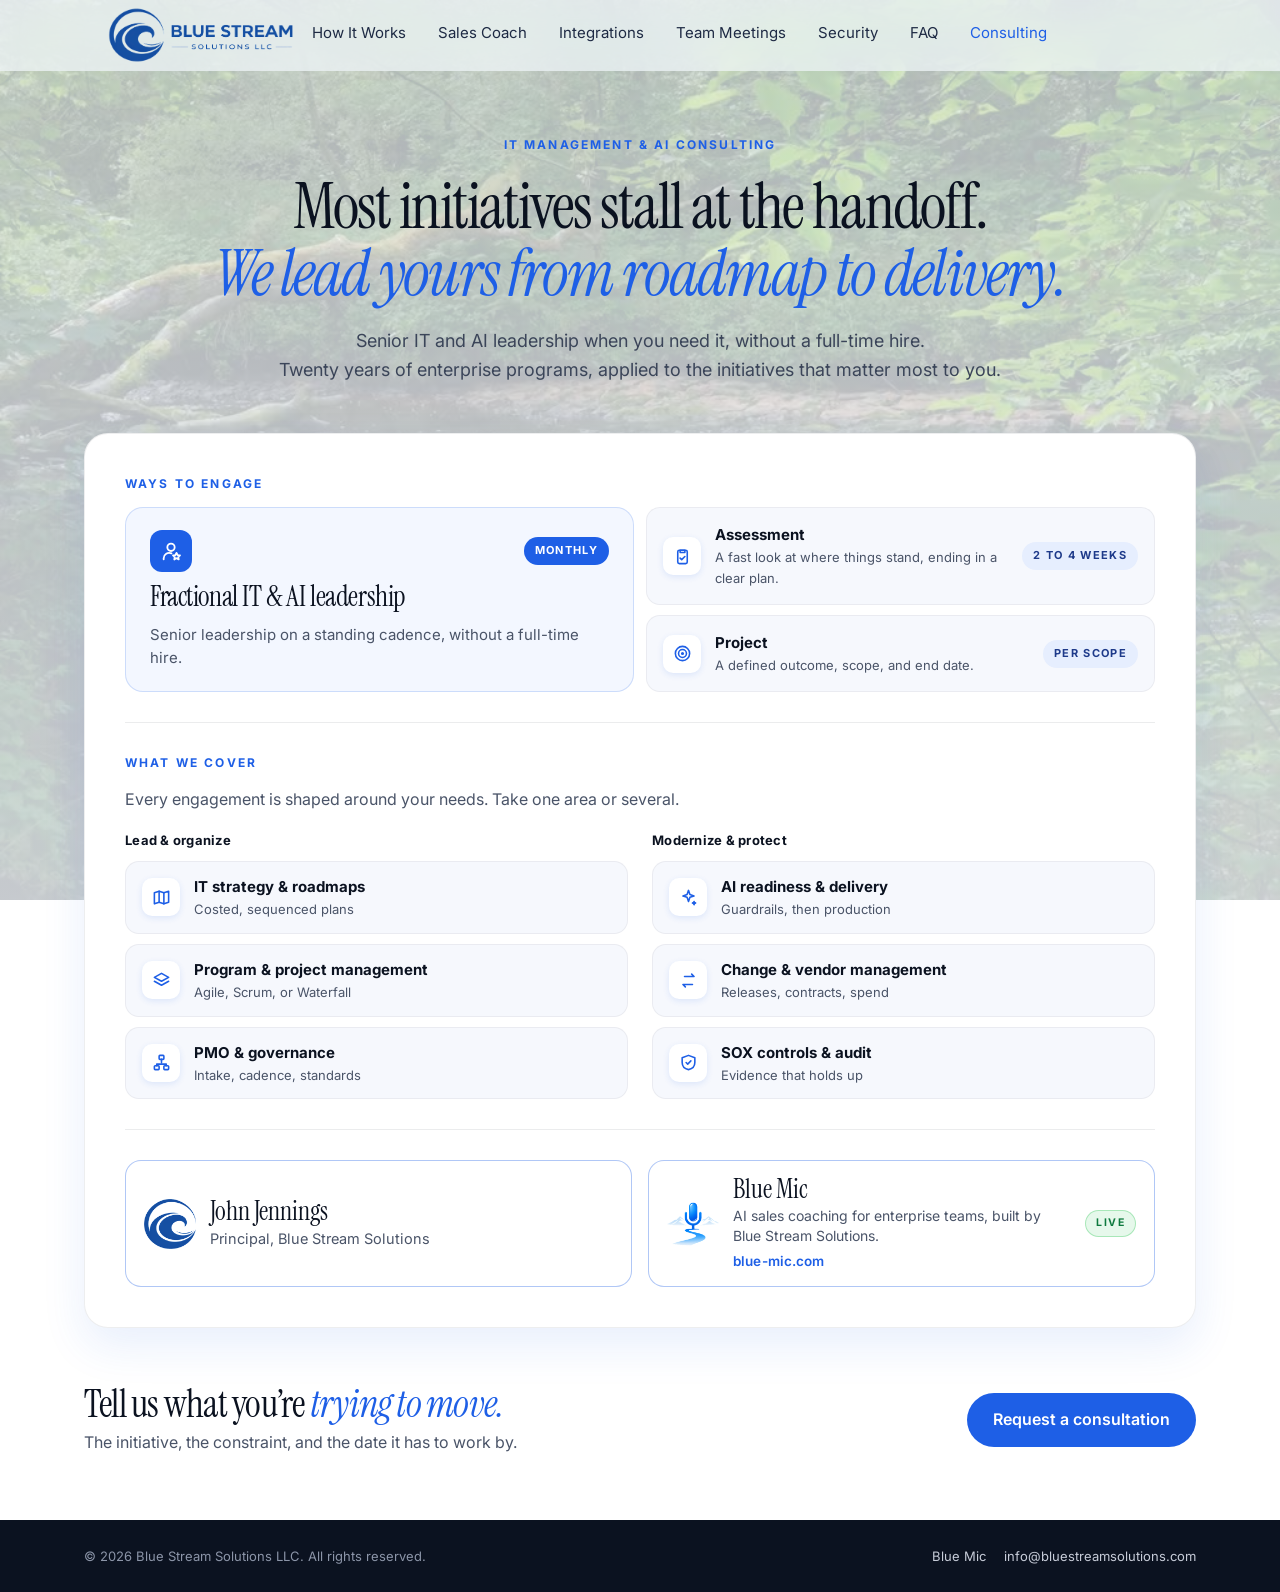
==== consulting.html @ 62199af9 "Add files via upload" ====
<!doctype html>
<html lang="en">
<head>
<meta charset="utf-8" />
<meta name="viewport" content="width=device-width,initial-scale=1,viewport-fit=cover" />
<title>Consulting | Blue Stream Solutions: IT Management &amp; AI Consulting</title>
<meta name="description" content="Blue Stream Solutions: IT management and AI consulting. Fractional IT and AI leadership, program management, AI readiness, and SOX-grade controls, led by a principal with twenty years of enterprise IT." />
<meta name="theme-color" content="#F1F5FB" />
<meta property="og:title" content="Consulting | Blue Stream Solutions" />
<meta property="og:description" content="Most initiatives stall at the handoff. We lead yours from roadmap to delivery." />
<meta property="og:type" content="website" />
<meta property="og:url" content="https://bluestreamsolutions.com/consulting.html" />
<link rel="canonical" href="https://bluestreamsolutions.com/consulting.html" />
<link rel="icon" type="image/png" href="favicon.png" />
<link rel="preconnect" href="https://fonts.googleapis.com" />
<link rel="preconnect" href="https://fonts.gstatic.com" crossorigin />
<link href="https://fonts.googleapis.com/css2?family=Instrument+Serif:ital@0;1&family=Inter:wght@400;500;600;700&display=swap" rel="stylesheet" />
<style>
  :root {
    --bg: #F1F5FB; --paper: #FFFFFF; --ink: #0B1220; --ink-2: #1E2A44; --muted: #4A5468;
    --line: rgba(11,18,32,0.08); --blue: #1E5FE6; --blue-deep: #1E3A8A; --tint: #E6EEFE; --navy: #0F2140;
    --serif: "Instrument Serif", Georgia, serif; --sans: "Inter", -apple-system, "Segoe UI", Helvetica, Arial, sans-serif;
  }
  * { box-sizing: border-box; }
  html { -webkit-text-size-adjust: 100%; }
  body { margin: 0; background: var(--bg); color: var(--ink); font-family: var(--sans); font-size: 16px; line-height: 1.6; -webkit-font-smoothing: antialiased; }
  a { color: var(--blue); }
  img { display: block; max-width: 100%; }
  .wrap { max-width: 1160px; margin: 0 auto; padding: 0 24px; }
  .eyebrow { font-size: 12px; font-weight: 700; letter-spacing: 0.18em; text-transform: uppercase; color: var(--blue); margin: 0 0 14px; }
  .serif { font-family: var(--serif); font-weight: 400; letter-spacing: -0.02em; }
  .btn { display: inline-block; background: var(--blue); color: #fff; text-decoration: none; font-weight: 600; padding: 14px 26px; border-radius: 999px; transition: background .2s, transform .2s; white-space: nowrap; }
  .btn:hover { background: #1A55D6; transform: translateY(-1px); }

  /* Hero */
  .hero { padding: 64px 0 112px; }
  .hero .wrap { display: flex; flex-wrap: wrap; align-items: flex-end; gap: 20px 48px; }
  .hero h1 { flex: 999 1 560px; min-width: 0; margin: 0; font-size: clamp(40px, 5.4vw, 64px); line-height: 1.04; letter-spacing: -0.03em; }
  .hero h1 em { color: var(--blue); }
  .hero .sub { flex: 1 1 280px; margin: 0; font-size: 17px; color: #3B4559; }

  /* Panel */
  .panel { background: var(--paper); border: 1px solid rgba(11,18,32,0.07); border-radius: 24px; box-shadow: 0 18px 44px rgba(30,95,230,0.10); margin-top: -64px; padding: clamp(24px, 3.4vw, 40px); }
  .block + .block { border-top: 1px solid var(--line); margin-top: 30px; padding-top: 30px; }
  .cover-intro { margin: 0 0 18px; font-size: 17px; line-height: 1.55; color: var(--ink-2); max-width: 860px; }
  .cover-intro strong { color: var(--ink); }
  .areas { list-style: none; margin: 0; padding: 0; display: grid; grid-template-columns: repeat(auto-fill, minmax(300px, 1fr)); gap: 10px; }
  .areas li { display: flex; align-items: center; gap: 12px; background: #F6F8FD; border-radius: 12px; padding: 14px 16px; font-weight: 600; font-size: 15.5px; }
  .areas svg { flex: 0 0 18px; width: 18px; height: 18px; color: var(--blue); }

  .engage { display: grid; }
  .row { display: flex; flex-wrap: wrap; align-items: center; gap: 6px 20px; padding: 14px 0; border-top: 1px solid var(--line); }
  .row:first-child { border-top: 0; padding-top: 0; }
  .row .name { flex: 0 0 260px; font-weight: 700; }
  .row .desc { flex: 1 1 280px; color: var(--muted); font-size: 15px; }
  .pill { font-size: 11px; font-weight: 700; letter-spacing: 0.12em; text-transform: uppercase; color: var(--blue-deep); background: var(--tint); padding: 5px 11px; border-radius: 999px; white-space: nowrap; }
  .row.lead .name { color: var(--blue-deep); }
  .row.lead .pill { background: var(--blue); color: #fff; }

  .who { display: grid; grid-template-columns: repeat(2, minmax(0, 1fr)); gap: 16px; align-items: stretch; }
  @media (max-width: 760px) { .who { grid-template-columns: 1fr; } }
  .who .person { display: flex; align-items: center; gap: 14px; background: #FFFFFF; border: 1.5px solid rgba(30,95,230,0.35); border-radius: 16px; padding: 14px 18px; }
  .mark { flex: 0 0 52px; width: 52px; height: 52px; object-fit: contain; }
  .who .person strong { display: block; color: var(--ink); font-family: var(--serif); font-weight: 400; font-size: 26px; line-height: 1.1; margin-bottom: 2px; }
  .who .person div span { display: block; font-size: 14.5px; color: var(--muted); }
  .bm { min-width: 0; display: flex; align-items: center; gap: 14px; background: #FFFFFF; border: 1.5px solid rgba(30,95,230,0.35); color: var(--muted); border-radius: 16px; padding: 14px 18px; text-decoration: none; transition: transform .2s, box-shadow .2s, border-color .2s; }
  .bm:hover { transform: translateY(-2px); border-color: var(--blue); box-shadow: 0 10px 24px rgba(30,95,230,0.12); }
  .bm-logo { width: 52px; height: 52px; flex: 0 0 52px; object-fit: contain; }
  .bm-txt { flex: 1; }
  .bm strong { display: block; color: var(--ink); font-family: var(--serif); font-weight: 400; font-size: 26px; line-height: 1.1; margin-bottom: 2px; }
  .bm span.t { display: block; font-size: 14px; line-height: 1.45; color: var(--muted); }
  .live { font-size: 10.5px; font-weight: 700; letter-spacing: 0.14em; color: #0F7A3F; background: rgba(52,199,89,0.12); border: 1px solid rgba(52,199,89,0.35); padding: 4px 10px; border-radius: 999px; white-space: nowrap; }

  /* CTA + footer */
  .cta { padding: 56px 0 64px; }
  .cta .wrap { display: flex; flex-wrap: wrap; align-items: center; justify-content: space-between; gap: 20px; }
  .cta h2 { margin: 0 0 4px; font-size: clamp(30px, 3.4vw, 38px); line-height: 1.1; }
  .cta h2 em { color: var(--blue); }
  .cta p { margin: 0; color: var(--muted); }
  footer { background: #0B1220; color: #8C95A8; font-size: 13px; padding: 26px 0; }
  footer .wrap { display: flex; flex-wrap: wrap; justify-content: space-between; gap: 10px; }
  footer a { color: #C7CCD8; text-decoration: none; margin-left: 18px; }
  footer a:first-child { margin-left: 0; }
  footer a:hover { color: #fff; }
.wl{margin:0 0 18px;font-size:16px;color:var(--muted)}.v5{display:grid;grid-template-columns:repeat(auto-fit,minmax(300px,1fr));gap:18px 24px}
.v5h{margin:0 0 10px;font-size:13px;font-weight:700;color:var(--ink);letter-spacing:.02em}
.v5g{display:grid;gap:10px}.v5t{display:flex;align-items:center;gap:14px;background:#F6F8FD;border:1px solid rgba(11,18,32,.05);border-radius:14px;padding:13px 16px;transition:transform .2s,box-shadow .2s}
.v5t:hover{transform:translateY(-2px);box-shadow:0 8px 20px rgba(30,95,230,.10)}
.v5i{width:38px;height:38px;flex:0 0 38px;border-radius:10px;background:#fff;color:var(--blue);display:grid;place-items:center;box-shadow:0 2px 6px rgba(30,95,230,.12)}.v5i svg{width:19px;height:19px}
.v5t strong{display:block;font-size:15px}.v5t div span{display:block;font-size:13px;color:var(--muted)}
.eg{display:grid;grid-template-columns:repeat(auto-fit,minmax(300px,1fr));gap:12px}
.eg-feat{background:#F3F7FF;border:1px solid rgba(30,95,230,.18);border-radius:18px;padding:22px 24px;display:flex;flex-direction:column;gap:10px}
.eg-top{display:flex;justify-content:space-between;align-items:center}
.eg-ic{width:42px;height:42px;border-radius:12px;background:var(--blue);color:#fff;display:flex;align-items:center;justify-content:center}.eg-ic svg{width:22px;height:22px}
.eg-feat h3{margin:0;font-family:var(--serif);font-weight:400;font-size:28px;line-height:1.1;letter-spacing:-.015em}
.eg-feat p{margin:0;font-size:15px;color:var(--muted);line-height:1.55}
.eg-side{display:grid;gap:10px;align-content:stretch}.eg-side .v5t{align-items:center}.eg-side .v5t > div{flex:1}
.pill.on{background:var(--blue);color:#fff}

  /* ===== Shared with index.html: nav, mobile menu, page background ===== */
  :root { --line-soft: rgba(11,18,32,0.06); --gutter: clamp(20px, 4vw, 48px); --font-serif: var(--serif); --font-sans: var(--sans); --max-w: 1160px; }
  .container { max-width: var(--max-w); margin: 0 auto; padding: 0 var(--gutter); }
/* ----------------------------------------------------------
   Nav
   ---------------------------------------------------------- */
.nav {
  position: sticky;
  top: 0;
  z-index: 50;
  backdrop-filter: saturate(180%) blur(18px);
  -webkit-backdrop-filter: saturate(180%) blur(18px);
  background: rgba(241, 245, 251, 0.72);
  border-bottom: 1px solid transparent;
  transition: border-color 0.2s ease, background 0.2s ease;
}
.nav.scrolled {
  background: rgba(241, 245, 251, 0.85);
  border-bottom-color: var(--line-soft);
}
.nav-row {
  display: grid;
  grid-template-columns: 1fr auto 1fr;
  align-items: center;
  height: 70px;
  gap: 16px;
}
.nav-row > .brand     { justify-self: start; }
.nav-row > .nav-links { justify-self: center; }
.nav-row > .nav-cta   { justify-self: end; }
.brand {
  display: flex;
  align-items: center;
  gap: 10px;
  font-family: var(--font-sans);
  font-weight: 600;
  font-size: 13px;
  letter-spacing: 0.22em;
  text-transform: uppercase;
  line-height: 1;
  color: var(--blue);
}
.brand .logo { width: 52px; height: 52px; flex-shrink: 0; }
.brand .brand-logo-img {
  width: 52px;
  height: 52px;
  flex-shrink: 0;
  display: block;
  object-fit: contain;
}
.nav-links {
  display: flex;
  align-items: center;
  gap: 32px;
  font-size: 15px;
  color: var(--ink-2);
}
.nav-links a:hover { color: var(--blue); }
.nav-cta { display: flex; align-items: center; gap: 14px; }
.nav-cta .login {
  font-size: 15px;
  color: var(--ink-2);
}
.nav-cta .login:hover { color: var(--blue); }

/* Hamburger button */
.nav-burger {
  display: none;
  flex-direction: column;
  justify-content: center;
  align-items: center;
  background: transparent;
  border: 1px solid var(--line);
  border-radius: 999px;
  cursor: pointer;
  width: 40px;
  height: 40px;
  padding: 0;
  position: relative;
  transition: border-color 0.2s ease;
}
.nav-burger:hover { border-color: var(--blue); }
.nav-burger span {
  display: block;
  width: 16px;
  height: 1.6px;
  background: var(--ink);
  border-radius: 2px;
  margin: 2px 0;
  transition: transform 0.25s ease, opacity 0.2s ease;
  transform-origin: center;
}
.nav-burger[aria-expanded="true"] span:nth-child(1) { transform: translateY(5.6px) rotate(45deg); }
.nav-burger[aria-expanded="true"] span:nth-child(2) { opacity: 0; }
.nav-burger[aria-expanded="true"] span:nth-child(3) { transform: translateY(-5.6px) rotate(-45deg); }

/* Mobile menu overlay */
.mobile-menu {
  display: none;
  position: fixed;
  top: 0;
  left: 0;
  right: 0;
  height: 100vh;
  height: 100dvh;                 /* dynamic viewport, accounts for iOS toolbar */
  background: #F1F5FB;            /* solid fallback */
  background: var(--bg);
  z-index: 49;
  padding: 102px var(--gutter) 48px;   /* 70px nav + 32px breathing room */
  overflow-y: auto;
  -webkit-overflow-scrolling: touch;
}
.mobile-menu.open {
  display: block;
}
.mobile-menu-links {
  display: flex;
  flex-direction: column;
}
.mobile-menu-links a {
  font-family: var(--font-serif);
  font-size: 24px;
  font-weight: 400;
  letter-spacing: -0.02em;
  color: var(--ink);
  padding: 16px 0;
  border-bottom: 1px solid var(--line-soft);
  display: block;
  transition: color 0.2s ease, transform 0.2s ease;
}
.mobile-menu-links a:hover { color: var(--blue); }
.mobile-menu-links a:active { transform: translateX(4px); }

@media (max-width: 760px) {
  .nav-row {
    display: flex;
    justify-content: space-between;
    align-items: center;
    gap: 0;
  }
  .nav-row > .brand,
  .nav-row > .nav-cta { justify-self: auto; }
  .nav-links { display: none; }
  .nav-cta .login { display: none; }
  .nav-burger { display: flex; }
}

/* ============================================================
   Desktop nav: subtle center-out underline animation on hover
   The line sits flush below the text and expands from the
   center to both sides on hover/focus. Skipped on mobile,
   where the burger menu is used instead.
   ============================================================ */
@media (min-width: 880px) {
  .nav-links a {
    position: relative;
    padding-bottom: 4px;
  }
  .nav-links a::after {
    content: "";
    position: absolute;
    left: 0;
    right: 0;
    bottom: 0;
    height: 1.5px;
    background: var(--blue);
    transform: scaleX(0);
    transform-origin: center;
    transition: transform 0.3s cubic-bezier(0.4, 0, 0.2, 1);
  }
  .nav-links a:hover::after,
  .nav-links a:focus-visible::after {
    transform: scaleX(1);
  }
}

  .brand-img { height: 56px; width: auto; max-width: 280px; display: block; object-fit: contain; }
  @media (max-width: 760px) { .brand-img { height: 48px; max-width: 240px; } }
  .nav-links a[aria-current="page"] { color: var(--blue); }
  .page-bg { position: fixed; inset: 0; z-index: -1; pointer-events: none; overflow: hidden; background-image: url('hero-poster.jpg?v=7'); background-size: cover; background-position: center 60%; background-color: #0B1220; }
  .page-bg-video { position: absolute; inset: 0; width: 100%; height: 100%; object-fit: cover; object-position: center 60%; opacity: 0; transition: opacity 2.5s ease; }
  .page-bg-video.is-active { opacity: 1; }
  .page-bg-tint { position: absolute; inset: 0; background: linear-gradient(180deg, rgba(241,245,251,0.72) 0%, rgba(241,245,251,0.82) 100%); }
  @media (prefers-reduced-motion: reduce) { .page-bg-video { display: none; } .page-bg-tint { background: var(--bg); } }
  @media (max-width: 600px) { .page-bg-tint { background: linear-gradient(180deg, rgba(241,245,251,0.80) 0%, rgba(241,245,251,0.88) 100%); } }
  body { background: transparent; }
  .nav a, .mobile-menu a { text-decoration: none; }
  .nav-links a { color: var(--ink-2); } .nav-links a:hover, .nav-links a[aria-current="page"] { color: var(--blue); }
  .mobile-menu-links a { color: var(--ink); }
  .brand { text-decoration: none; }
  .hero-intro { flex: 0 0 100%; max-width: 780px; margin: 0; font-size: 18px; line-height: 1.6; color: #3B4559; }
  .hero .wrap { justify-content: center; text-align: center; }
  .hero h1 { flex: 0 0 100%; }
  .hero-intro { margin-left: auto !important; margin-right: auto !important; }
  @media (max-width: 760px) { .br-d { display: none; } }
  .bm .bm-url { display: block; margin-top: 4px; font-size: 13.5px; font-weight: 600; color: var(--blue); letter-spacing: 0.01em; }
  .bm .bm-url { text-decoration: none; } .bm .bm-url:hover { text-decoration: underline; }
  .bm .bm-home { color: inherit; text-decoration: none; } .bm .bm-home:hover { color: var(--blue); }
</style>
</head>
<body>

<!-- Full-page ambient cascade video (same as index.html) -->
<div class="page-bg" aria-hidden="true">
  <video class="page-bg-video page-bg-video--a" autoplay muted playsinline preload="auto">
    <source src="hero-stream-prod.mp4?v=7" type="video/mp4" />
  </video>
  <video class="page-bg-video page-bg-video--b" muted playsinline preload="auto">
    <source src="hero-stream-prod.mp4?v=7" type="video/mp4" />
  </video>
  <div class="page-bg-tint"></div>
</div>
<script>
  (function() {
    var vidA = document.querySelector('.page-bg-video--a');
    var vidB = document.querySelector('.page-bg-video--b');
    if (!vidA || !vidB) return;
    var FADE = 2.5;
    vidA.addEventListener('playing', function reveal() {
      vidA.classList.add('is-active');
      vidA.removeEventListener('playing', reveal);
    });
    function watchForSwap(active, inactive) {
      function onTime() {
        if (!active.duration || isNaN(active.duration)) return;
        if (active.currentTime >= active.duration - FADE) {
          active.removeEventListener('timeupdate', onTime);
          inactive.currentTime = 0;
          var p = inactive.play();
          if (p && typeof p.catch === 'function') p.catch(function(){});
          inactive.classList.add('is-active');
          active.classList.remove('is-active');
          setTimeout(function() { active.pause(); active.currentTime = 0; }, FADE * 1000);
          watchForSwap(inactive, active);
        }
      }
      active.addEventListener('timeupdate', onTime);
    }
    if (vidA.readyState >= 1) { watchForSwap(vidA, vidB); }
    else { vidA.addEventListener('loadedmetadata', function() { watchForSwap(vidA, vidB); }, { once: true }); }
  })();
</script>

<!-- Nav (same as index.html) -->
<header class="nav">
  <div class="container nav-row">
    <a href="index.html" class="brand" aria-label="Blue Stream Solutions home">
      <img class="brand-img" src="bluestreamsolutionsllc.png" alt="Blue Stream Solutions" />
    </a>
    <nav class="nav-links" aria-label="Primary">
      <a href="index.html#works">How It Works</a>
      <a href="index.html#coach">Sales Coach</a>
      <a href="index.html#integrations">Integrations</a>
      <a href="index.html#team-meetings">Team Meetings</a>
      <a href="index.html#security">Security</a>
      <a href="index.html#faq">FAQ</a>
      <a href="consulting.html" aria-current="page">Consulting</a>
    </nav>
    <div class="nav-cta">
      <button class="nav-burger" aria-label="Open menu" aria-expanded="false" aria-controls="mobile-menu" type="button">
        <span></span><span></span><span></span>
      </button>
    </div>
  </div>
</header>

<div id="mobile-menu" class="mobile-menu" aria-hidden="true">
  <nav class="mobile-menu-links" aria-label="Mobile primary">
    <a href="index.html#works">How It Works</a>
    <a href="index.html#coach">Sales Coach</a>
    <a href="index.html#integrations">Integrations</a>
    <a href="index.html#team-meetings">Team Meetings</a>
    <a href="index.html#security">Security</a>
    <a href="index.html#faq">FAQ</a>
    <a href="consulting.html" aria-current="page">Consulting</a>
  </nav>
</div>

<main>
  <section class="hero">
    <div class="wrap">
      <div style="flex-basis: 100%;"><p class="eyebrow" style="margin: 0;">IT Management &amp; AI Consulting</p></div>
      <h1 class="serif">Most initiatives stall at the handoff.<br /><em>We lead yours from roadmap to delivery.</em></h1>
      <p class="hero-intro">Senior IT and AI leadership when you need it, without a full-time hire.<br class="br-d" /> Twenty years of enterprise programs, applied to the initiatives that matter most to you.</p>
    </div>
  </section>

  <div class="wrap">
    <div class="panel">

      <section class="block" aria-labelledby="h-engage">
        <h2 id="h-engage" class="eyebrow">Ways to engage</h2>
        <div class="eg">
          <div class="eg-feat">
            <div class="eg-top"><span class="eg-ic"><svg viewBox="0 0 24 24" fill="none" stroke="currentColor" stroke-width="2" stroke-linecap="round" stroke-linejoin="round" aria-hidden="true"><circle cx="12" cy="8" r="4"/><path d="M4 21v-1a6 6 0 0 1 8.5-5.4"/><path d="m18 14 1.2 2.4 2.6.4-1.9 1.8.5 2.6-2.4-1.3-2.4 1.3.5-2.6-1.9-1.8 2.6-.4z"/></svg></span><span class="pill on">Monthly</span></div>
            <h3>Fractional IT &amp; AI leadership</h3>
            <p>Senior leadership on a standing cadence, without a full-time hire.</p>
          </div>
          <div class="eg-side">
            <div class="v5t"><span class="v5i"><svg viewBox="0 0 24 24" fill="none" stroke="currentColor" stroke-width="2" stroke-linecap="round" stroke-linejoin="round" aria-hidden="true"><rect x="6" y="4" width="12" height="17" rx="2"/><path d="M9 4h6v3H9z"/><path d="m9 14 2 2 4-4"/></svg></span><div><strong>Assessment</strong><span>A fast look at where things stand, ending in a clear plan.</span></div><span class="pill">2 to 4 weeks</span></div>
            <div class="v5t"><span class="v5i"><svg viewBox="0 0 24 24" fill="none" stroke="currentColor" stroke-width="2" stroke-linecap="round" stroke-linejoin="round" aria-hidden="true"><circle cx="12" cy="12" r="9"/><circle cx="12" cy="12" r="5"/><circle cx="12" cy="12" r="1"/></svg></span><div><strong>Project</strong><span>A defined outcome, scope, and end date.</span></div><span class="pill">Per scope</span></div>
          </div>
        </div>
      </section>

      <section class="block" aria-labelledby="h-services">
        <h2 id="h-services" class="eyebrow">What we cover</h2>
        <p class="wl">Every engagement is shaped around your needs. Take one area or several.</p>
        <div class="v5"><div><h3 class="v5h">Lead &amp; organize</h3><div class="v5g"><div class="v5t"><span class="v5i"><svg viewBox="0 0 24 24" fill="none" stroke="currentColor" stroke-width="2" stroke-linecap="round" stroke-linejoin="round" aria-hidden="true"><path d="M9 4 3 6v14l6-2 6 2 6-2V4l-6 2-6-2z"/><path d="M9 4v14M15 6v14"/></svg></span><div><strong>IT strategy &amp; roadmaps</strong><span>Costed, sequenced plans</span></div></div><div class="v5t"><span class="v5i"><svg viewBox="0 0 24 24" fill="none" stroke="currentColor" stroke-width="2" stroke-linecap="round" stroke-linejoin="round" aria-hidden="true"><path d="m12 3 9 5-9 5-9-5 9-5z"/><path d="m3 13 9 5 9-5"/></svg></span><div><strong>Program &amp; project management</strong><span>Agile, Scrum, or Waterfall</span></div></div><div class="v5t"><span class="v5i"><svg viewBox="0 0 24 24" fill="none" stroke="currentColor" stroke-width="2" stroke-linecap="round" stroke-linejoin="round" aria-hidden="true"><rect x="9" y="3" width="6" height="5" rx="1"/><rect x="3" y="16" width="6" height="5" rx="1"/><rect x="15" y="16" width="6" height="5" rx="1"/><path d="M12 8v4M6 16v-2h12v2"/></svg></span><div><strong>PMO &amp; governance</strong><span>Intake, cadence, standards</span></div></div></div></div><div><h3 class="v5h">Modernize &amp; protect</h3><div class="v5g"><div class="v5t"><span class="v5i"><svg viewBox="0 0 24 24" fill="none" stroke="currentColor" stroke-width="2" stroke-linecap="round" stroke-linejoin="round" aria-hidden="true"><path d="M12 3l1.8 5.2L19 10l-5.2 1.8L12 17l-1.8-5.2L5 10l5.2-1.8z"/><path d="M19 17l.6 1.4L21 19l-1.4.6L19 21l-.6-1.4L17 19l1.4-.6z"/></svg></span><div><strong>AI readiness &amp; delivery</strong><span>Guardrails, then production</span></div></div><div class="v5t"><span class="v5i"><svg viewBox="0 0 24 24" fill="none" stroke="currentColor" stroke-width="2" stroke-linecap="round" stroke-linejoin="round" aria-hidden="true"><path d="M7 7h12l-3-3M17 17H5l3 3"/></svg></span><div><strong>Change &amp; vendor management</strong><span>Releases, contracts, spend</span></div></div><div class="v5t"><span class="v5i"><svg viewBox="0 0 24 24" fill="none" stroke="currentColor" stroke-width="2" stroke-linecap="round" stroke-linejoin="round" aria-hidden="true"><path d="M12 3l8 3v6c0 5-3.5 8-8 9-4.5-1-8-4-8-9V6z"/><path d="m9 12 2 2 4-4"/></svg></span><div><strong>SOX controls &amp; audit</strong><span>Evidence that holds up</span></div></div></div></div></div>
      </section>

      <section class="block" aria-label="Leadership">
        <div class="who">
          <div class="person">
            <img class="mark" src="bss-mark.png" alt="" aria-hidden="true" />
            <div><strong>John Jennings</strong><span>Principal, Blue Stream Solutions</span></div>
          </div>
          <div class="bm">
            <img class="bm-logo" src="bluemic-mark.png" alt="" aria-hidden="true" /><span class="bm-txt"><strong><a class="bm-home" href="index.html">Blue Mic</a></strong><span class="t">AI sales coaching for enterprise teams, built by Blue Stream Solutions.</span><a class="bm-url" href="https://blue-mic.com" target="_blank" rel="noopener noreferrer">blue-mic.com</a></span>
            <span class="live">LIVE</span>
          </div>
        </div>
      </section>

    </div>
  </div>

  <section id="contact" class="cta">
    <div class="wrap">
      <div>
        <h2 class="serif">Tell us what you&rsquo;re <em>trying to move.</em></h2>
        <p>The initiative, the constraint, and the date it has to work by.</p>
      </div>
      <a class="btn" href="mailto:info@bluestreamsolutions.com?subject=Consultation%20request">Request a consultation</a>
    </div>
  </section>
</main>

<footer>
  <div class="wrap">
    <span>&copy; 2026 Blue Stream Solutions LLC. All rights reserved.</span>
    <span><a href="index.html">Blue Mic</a><a href="mailto:info@bluestreamsolutions.com">info@bluestreamsolutions.com</a></span>
  </div>
</footer>

<script src="script.js"></script>
</body>
</html>
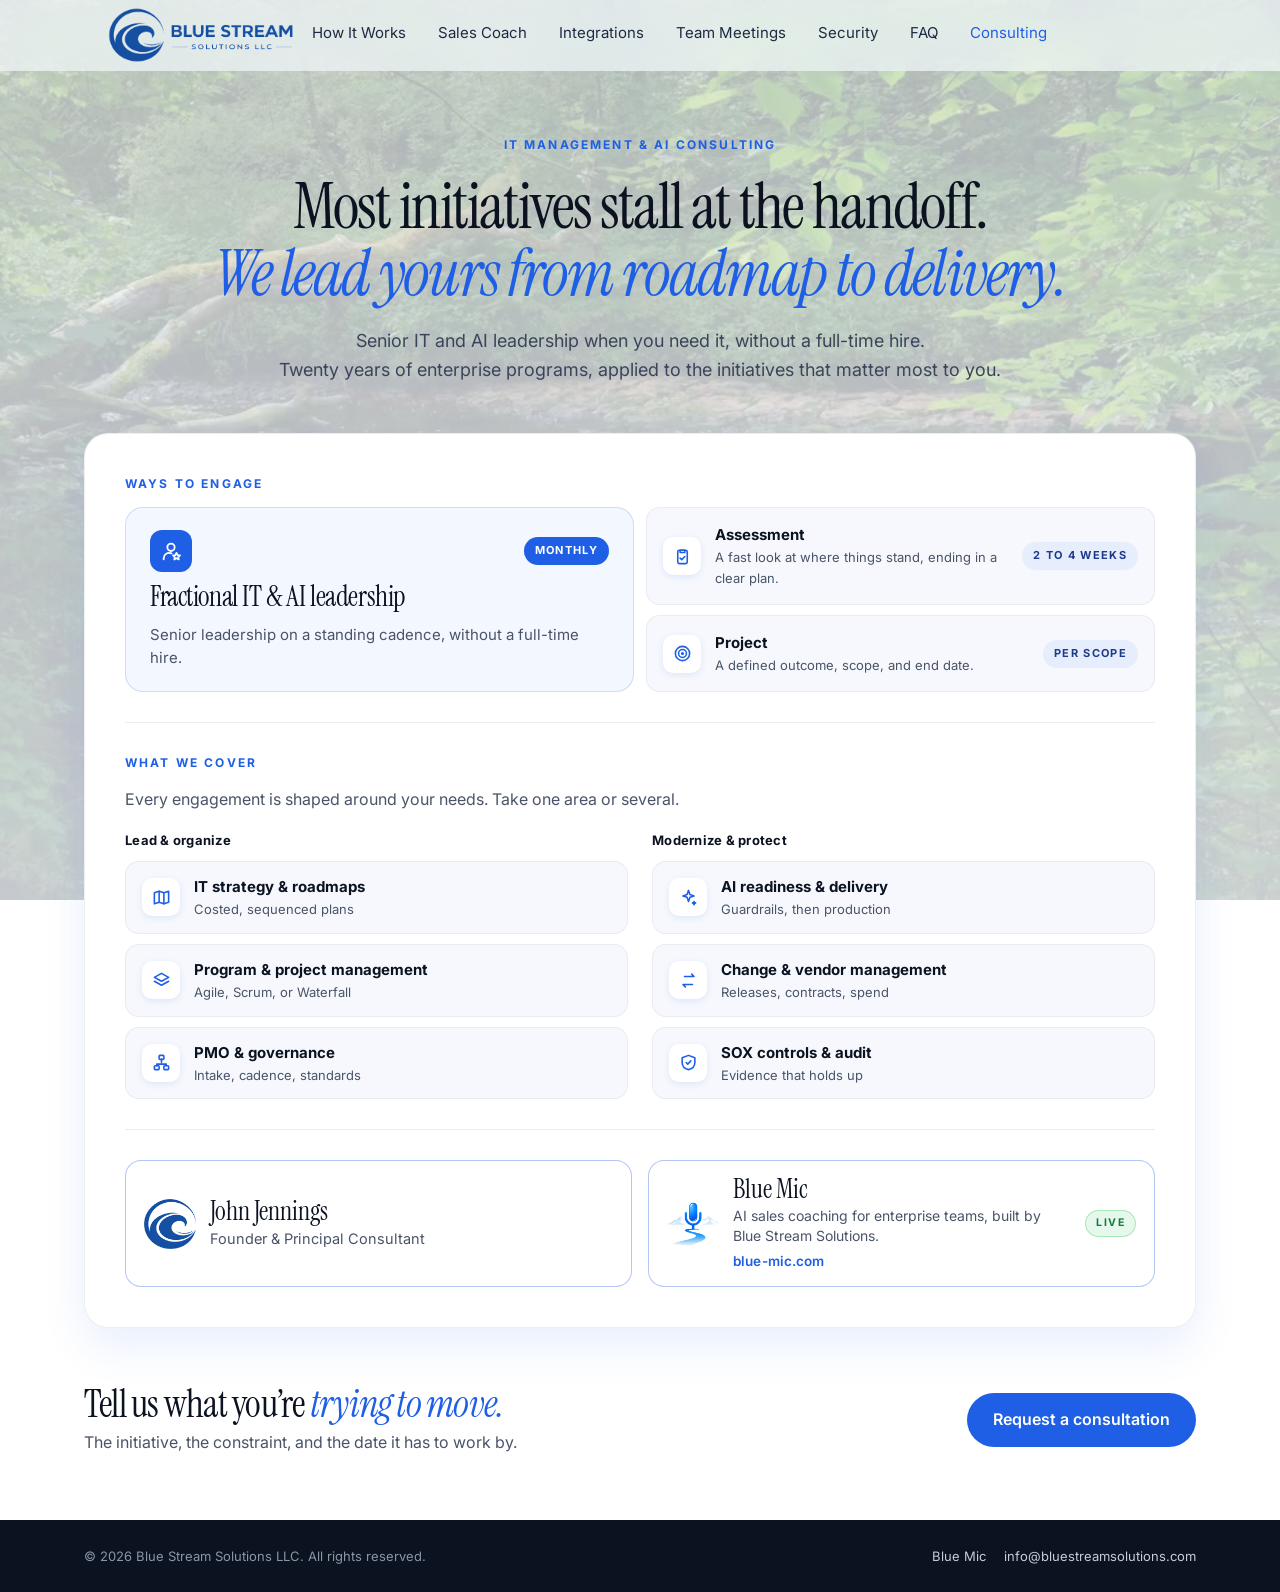
==== commit ac49fa6f: "Add files via upload" ====
--- a/consulting.html
+++ b/consulting.html
@@ -412,7 +412,7 @@
         <div class="who">
           <div class="person">
             <img class="mark" src="bss-mark.png" alt="" aria-hidden="true" />
-            <div><strong>John Jennings</strong><span>Principal, Blue Stream Solutions</span></div>
+            <div><strong>John Jennings</strong><span>Founder &amp; Principal Consultant</span></div>
           </div>
           <div class="bm">
             <img class="bm-logo" src="bluemic-mark.png" alt="" aria-hidden="true" /><span class="bm-txt"><strong><a class="bm-home" href="index.html">Blue Mic</a></strong><span class="t">AI sales coaching for enterprise teams, built by Blue Stream Solutions.</span><a class="bm-url" href="https://blue-mic.com" target="_blank" rel="noopener noreferrer">blue-mic.com</a></span>
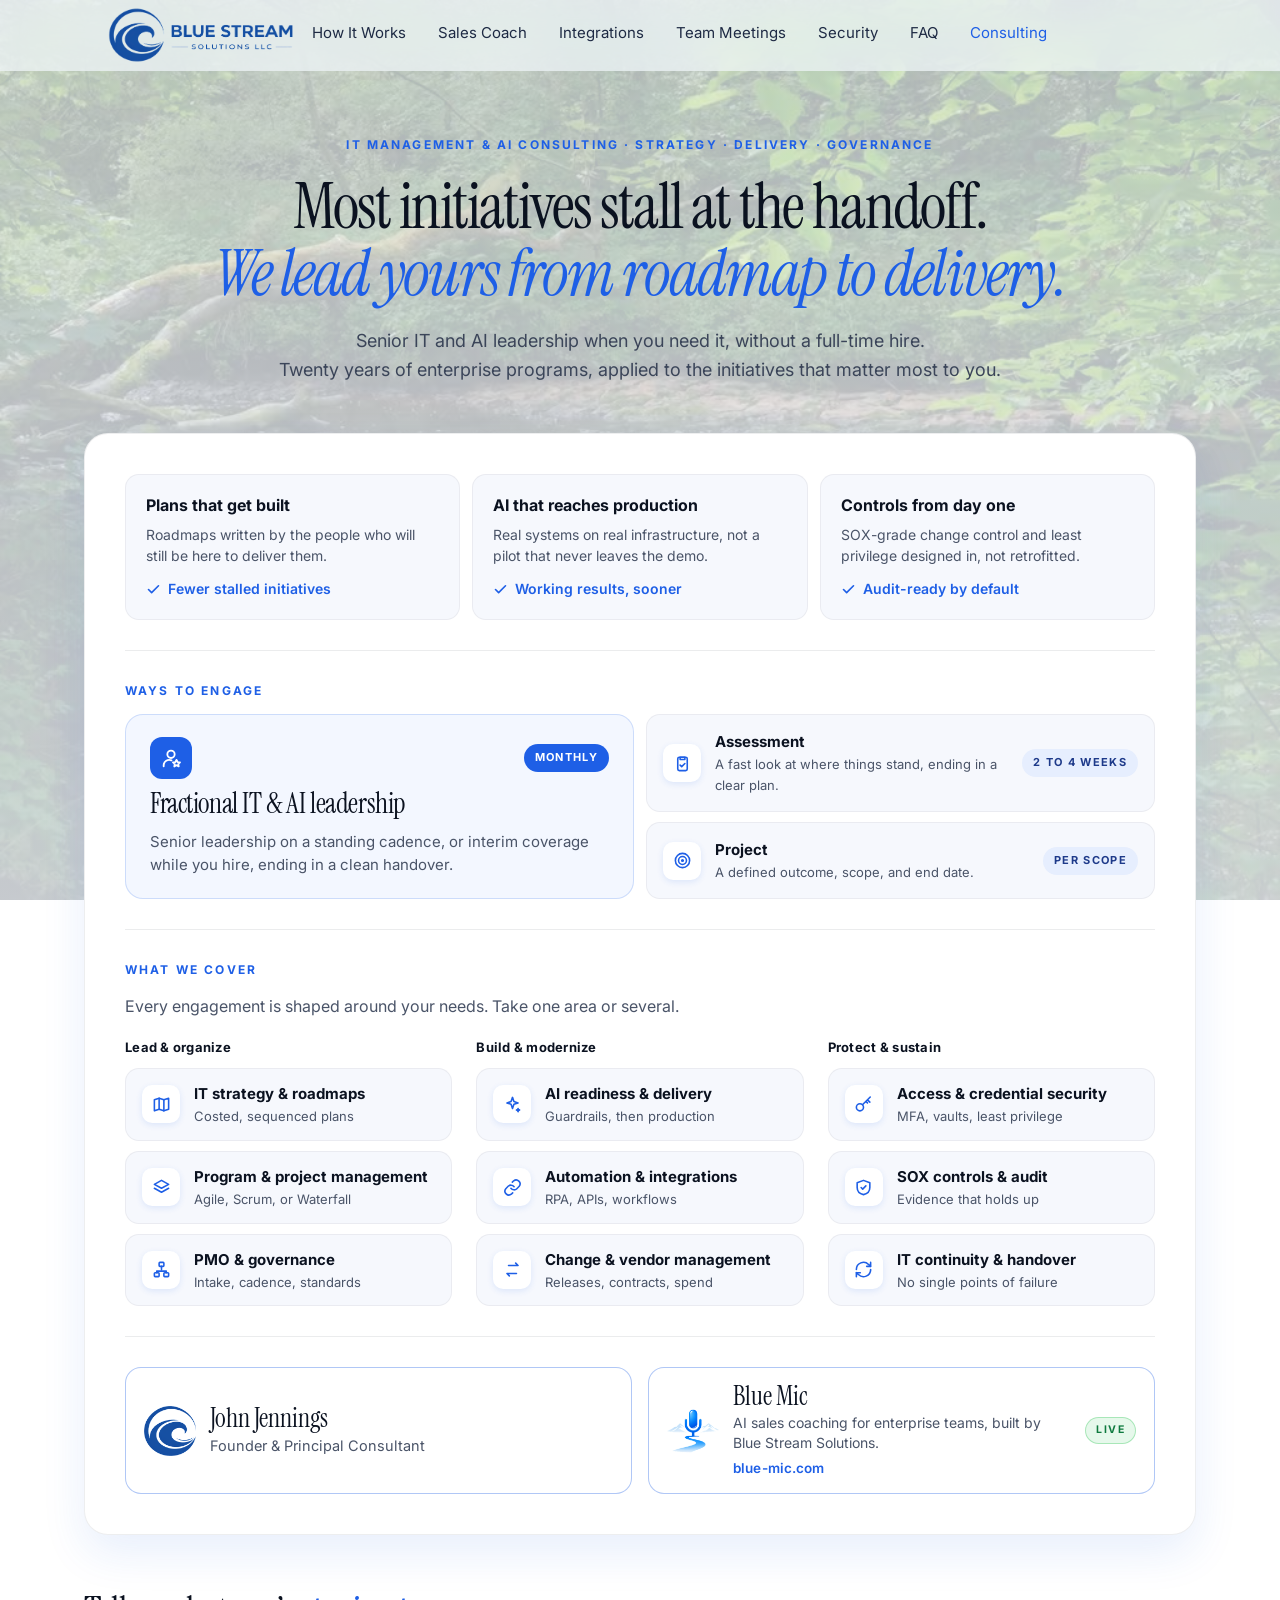
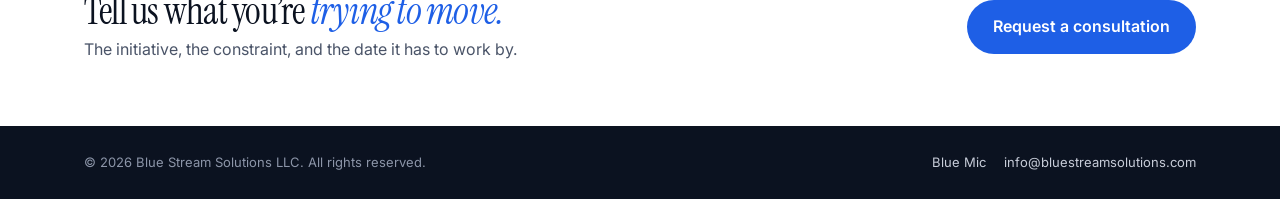
==== commit 493c024d: "Add files via upload" ====
--- a/consulting.html
+++ b/consulting.html
@@ -4,7 +4,7 @@
 <meta charset="utf-8" />
 <meta name="viewport" content="width=device-width,initial-scale=1,viewport-fit=cover" />
 <title>Consulting | Blue Stream Solutions: IT Management &amp; AI Consulting</title>
-<meta name="description" content="Blue Stream Solutions: IT management and AI consulting. Fractional IT and AI leadership, program management, AI readiness, and SOX-grade controls, led by a principal with twenty years of enterprise IT." />
+<meta name="description" content="Blue Stream Solutions: IT management and AI consulting. Fractional IT and AI leadership, assessments and projects covering strategy, program management, AI delivery, automation, access security and SOX-grade controls, led by a principal with twenty years of enterprise IT." />
 <meta name="theme-color" content="#F1F5FB" />
 <meta property="og:title" content="Consulting | Blue Stream Solutions" />
 <meta property="og:description" content="Most initiatives stall at the handoff. We lead yours from roadmap to delivery." />
@@ -96,6 +96,13 @@
 .eg-feat p{margin:0;font-size:15px;color:var(--muted);line-height:1.55}
 .eg-side{display:grid;gap:10px;align-content:stretch}.eg-side .v5t{align-items:center}.eg-side .v5t > div{flex:1}
 .pill.on{background:var(--blue);color:#fff}
+.vp{display:grid;grid-template-columns:repeat(auto-fit,minmax(260px,1fr));gap:12px}
+.vp-c{background:#F6F8FD;border:1px solid rgba(11,18,32,.05);border-radius:14px;padding:18px 20px;display:flex;flex-direction:column;gap:6px;transition:transform .2s,box-shadow .2s}
+.vp-c:hover{transform:translateY(-2px);box-shadow:0 8px 20px rgba(30,95,230,.10)}
+.vp-c h3{margin:0;font-size:16px;font-weight:700;color:var(--ink)}
+.vp-c p{margin:0;font-size:14px;line-height:1.5;color:var(--muted);flex:1}
+.vp-c .vp-out{display:flex;align-items:center;gap:7px;margin-top:6px;font-size:14px;font-weight:600;color:var(--blue)}
+.vp-c .vp-out svg{width:15px;height:15px;flex:0 0 15px}
 
   /* ===== Shared with index.html: nav, mobile menu, page background ===== */
   :root { --line-soft: rgba(11,18,32,0.06); --gutter: clamp(20px, 4vw, 48px); --font-serif: var(--serif); --font-sans: var(--sans); --max-w: 1160px; }
@@ -378,7 +385,7 @@
 <main>
   <section class="hero">
     <div class="wrap">
-      <div style="flex-basis: 100%;"><p class="eyebrow" style="margin: 0;">IT Management &amp; AI Consulting</p></div>
+      <div style="flex-basis: 100%;"><p class="eyebrow" style="margin: 0;">IT Management &amp; AI Consulting &middot; Strategy &middot; Delivery &middot; Governance</p></div>
       <h1 class="serif">Most initiatives stall at the handoff.<br /><em>We lead yours from roadmap to delivery.</em></h1>
       <p class="hero-intro">Senior IT and AI leadership when you need it, without a full-time hire.<br class="br-d" /> Twenty years of enterprise programs, applied to the initiatives that matter most to you.</p>
     </div>
@@ -386,6 +393,14 @@
 
   <div class="wrap">
     <div class="panel">
+
+      <section class="block" aria-label="What you get">
+        <div class="vp">
+          <div class="vp-c"><h3>Plans that get built</h3><p>Roadmaps written by the people who will still be here to deliver them.</p><span class="vp-out"><svg viewBox="0 0 24 24" fill="none" stroke="currentColor" stroke-width="2.6" stroke-linecap="round" stroke-linejoin="round" aria-hidden="true"><path d="M20 6 9 17l-5-5"/></svg>Fewer stalled initiatives</span></div>
+          <div class="vp-c"><h3>AI that reaches production</h3><p>Real systems on real infrastructure, not a pilot that never leaves the demo.</p><span class="vp-out"><svg viewBox="0 0 24 24" fill="none" stroke="currentColor" stroke-width="2.6" stroke-linecap="round" stroke-linejoin="round" aria-hidden="true"><path d="M20 6 9 17l-5-5"/></svg>Working results, sooner</span></div>
+          <div class="vp-c"><h3>Controls from day one</h3><p>SOX-grade change control and least privilege designed in, not retrofitted.</p><span class="vp-out"><svg viewBox="0 0 24 24" fill="none" stroke="currentColor" stroke-width="2.6" stroke-linecap="round" stroke-linejoin="round" aria-hidden="true"><path d="M20 6 9 17l-5-5"/></svg>Audit-ready by default</span></div>
+        </div>
+      </section>
 
       <section class="block" aria-labelledby="h-engage">
         <h2 id="h-engage" class="eyebrow">Ways to engage</h2>
@@ -393,7 +408,7 @@
           <div class="eg-feat">
             <div class="eg-top"><span class="eg-ic"><svg viewBox="0 0 24 24" fill="none" stroke="currentColor" stroke-width="2" stroke-linecap="round" stroke-linejoin="round" aria-hidden="true"><circle cx="12" cy="8" r="4"/><path d="M4 21v-1a6 6 0 0 1 8.5-5.4"/><path d="m18 14 1.2 2.4 2.6.4-1.9 1.8.5 2.6-2.4-1.3-2.4 1.3.5-2.6-1.9-1.8 2.6-.4z"/></svg></span><span class="pill on">Monthly</span></div>
             <h3>Fractional IT &amp; AI leadership</h3>
-            <p>Senior leadership on a standing cadence, without a full-time hire.</p>
+            <p>Senior leadership on a standing cadence, or interim coverage while you hire, ending in a clean handover.</p>
           </div>
           <div class="eg-side">
             <div class="v5t"><span class="v5i"><svg viewBox="0 0 24 24" fill="none" stroke="currentColor" stroke-width="2" stroke-linecap="round" stroke-linejoin="round" aria-hidden="true"><rect x="6" y="4" width="12" height="17" rx="2"/><path d="M9 4h6v3H9z"/><path d="m9 14 2 2 4-4"/></svg></span><div><strong>Assessment</strong><span>A fast look at where things stand, ending in a clear plan.</span></div><span class="pill">2 to 4 weeks</span></div>
@@ -405,7 +420,7 @@
       <section class="block" aria-labelledby="h-services">
         <h2 id="h-services" class="eyebrow">What we cover</h2>
         <p class="wl">Every engagement is shaped around your needs. Take one area or several.</p>
-        <div class="v5"><div><h3 class="v5h">Lead &amp; organize</h3><div class="v5g"><div class="v5t"><span class="v5i"><svg viewBox="0 0 24 24" fill="none" stroke="currentColor" stroke-width="2" stroke-linecap="round" stroke-linejoin="round" aria-hidden="true"><path d="M9 4 3 6v14l6-2 6 2 6-2V4l-6 2-6-2z"/><path d="M9 4v14M15 6v14"/></svg></span><div><strong>IT strategy &amp; roadmaps</strong><span>Costed, sequenced plans</span></div></div><div class="v5t"><span class="v5i"><svg viewBox="0 0 24 24" fill="none" stroke="currentColor" stroke-width="2" stroke-linecap="round" stroke-linejoin="round" aria-hidden="true"><path d="m12 3 9 5-9 5-9-5 9-5z"/><path d="m3 13 9 5 9-5"/></svg></span><div><strong>Program &amp; project management</strong><span>Agile, Scrum, or Waterfall</span></div></div><div class="v5t"><span class="v5i"><svg viewBox="0 0 24 24" fill="none" stroke="currentColor" stroke-width="2" stroke-linecap="round" stroke-linejoin="round" aria-hidden="true"><rect x="9" y="3" width="6" height="5" rx="1"/><rect x="3" y="16" width="6" height="5" rx="1"/><rect x="15" y="16" width="6" height="5" rx="1"/><path d="M12 8v4M6 16v-2h12v2"/></svg></span><div><strong>PMO &amp; governance</strong><span>Intake, cadence, standards</span></div></div></div></div><div><h3 class="v5h">Modernize &amp; protect</h3><div class="v5g"><div class="v5t"><span class="v5i"><svg viewBox="0 0 24 24" fill="none" stroke="currentColor" stroke-width="2" stroke-linecap="round" stroke-linejoin="round" aria-hidden="true"><path d="M12 3l1.8 5.2L19 10l-5.2 1.8L12 17l-1.8-5.2L5 10l5.2-1.8z"/><path d="M19 17l.6 1.4L21 19l-1.4.6L19 21l-.6-1.4L17 19l1.4-.6z"/></svg></span><div><strong>AI readiness &amp; delivery</strong><span>Guardrails, then production</span></div></div><div class="v5t"><span class="v5i"><svg viewBox="0 0 24 24" fill="none" stroke="currentColor" stroke-width="2" stroke-linecap="round" stroke-linejoin="round" aria-hidden="true"><path d="M7 7h12l-3-3M17 17H5l3 3"/></svg></span><div><strong>Change &amp; vendor management</strong><span>Releases, contracts, spend</span></div></div><div class="v5t"><span class="v5i"><svg viewBox="0 0 24 24" fill="none" stroke="currentColor" stroke-width="2" stroke-linecap="round" stroke-linejoin="round" aria-hidden="true"><path d="M12 3l8 3v6c0 5-3.5 8-8 9-4.5-1-8-4-8-9V6z"/><path d="m9 12 2 2 4-4"/></svg></span><div><strong>SOX controls &amp; audit</strong><span>Evidence that holds up</span></div></div></div></div></div>
+        <div class="v5"><div><h3 class="v5h">Lead &amp; organize</h3><div class="v5g"><div class="v5t"><span class="v5i"><svg viewBox="0 0 24 24" fill="none" stroke="currentColor" stroke-width="2" stroke-linecap="round" stroke-linejoin="round" aria-hidden="true"><path d="M9 4 3 6v14l6-2 6 2 6-2V4l-6 2-6-2z"/><path d="M9 4v14M15 6v14"/></svg></span><div><strong>IT strategy &amp; roadmaps</strong><span>Costed, sequenced plans</span></div></div><div class="v5t"><span class="v5i"><svg viewBox="0 0 24 24" fill="none" stroke="currentColor" stroke-width="2" stroke-linecap="round" stroke-linejoin="round" aria-hidden="true"><path d="m12 3 9 5-9 5-9-5 9-5z"/><path d="m3 13 9 5 9-5"/></svg></span><div><strong>Program &amp; project management</strong><span>Agile, Scrum, or Waterfall</span></div></div><div class="v5t"><span class="v5i"><svg viewBox="0 0 24 24" fill="none" stroke="currentColor" stroke-width="2" stroke-linecap="round" stroke-linejoin="round" aria-hidden="true"><rect x="9" y="3" width="6" height="5" rx="1"/><rect x="3" y="16" width="6" height="5" rx="1"/><rect x="15" y="16" width="6" height="5" rx="1"/><path d="M12 8v4M6 16v-2h12v2"/></svg></span><div><strong>PMO &amp; governance</strong><span>Intake, cadence, standards</span></div></div></div></div><div><h3 class="v5h">Build &amp; modernize</h3><div class="v5g"><div class="v5t"><span class="v5i"><svg viewBox="0 0 24 24" fill="none" stroke="currentColor" stroke-width="2" stroke-linecap="round" stroke-linejoin="round" aria-hidden="true"><path d="M12 3l1.8 5.2L19 10l-5.2 1.8L12 17l-1.8-5.2L5 10l5.2-1.8z"/><path d="M19 17l.6 1.4L21 19l-1.4.6L19 21l-.6-1.4L17 19l1.4-.6z"/></svg></span><div><strong>AI readiness &amp; delivery</strong><span>Guardrails, then production</span></div></div><div class="v5t"><span class="v5i"><svg viewBox="0 0 24 24" fill="none" stroke="currentColor" stroke-width="2" stroke-linecap="round" stroke-linejoin="round" aria-hidden="true"><path d="M10 13a5 5 0 0 0 7.5.5l3-3a5 5 0 0 0-7-7l-1.7 1.7"/><path d="M14 11a5 5 0 0 0-7.5-.5l-3 3a5 5 0 0 0 7 7l1.7-1.7"/></svg></span><div><strong>Automation &amp; integrations</strong><span>RPA, APIs, workflows</span></div></div><div class="v5t"><span class="v5i"><svg viewBox="0 0 24 24" fill="none" stroke="currentColor" stroke-width="2" stroke-linecap="round" stroke-linejoin="round" aria-hidden="true"><path d="M7 7h12l-3-3M17 17H5l3 3"/></svg></span><div><strong>Change &amp; vendor management</strong><span>Releases, contracts, spend</span></div></div></div></div><div><h3 class="v5h">Protect &amp; sustain</h3><div class="v5g"><div class="v5t"><span class="v5i"><svg viewBox="0 0 24 24" fill="none" stroke="currentColor" stroke-width="2" stroke-linecap="round" stroke-linejoin="round" aria-hidden="true"><circle cx="7.5" cy="15.5" r="4.5"/><path d="m10.7 12.3 9.8-9.8M17 6l3 3M15 8l2 2"/></svg></span><div><strong>Access &amp; credential security</strong><span>MFA, vaults, least privilege</span></div></div><div class="v5t"><span class="v5i"><svg viewBox="0 0 24 24" fill="none" stroke="currentColor" stroke-width="2" stroke-linecap="round" stroke-linejoin="round" aria-hidden="true"><path d="M12 3l8 3v6c0 5-3.5 8-8 9-4.5-1-8-4-8-9V6z"/><path d="m9 12 2 2 4-4"/></svg></span><div><strong>SOX controls &amp; audit</strong><span>Evidence that holds up</span></div></div><div class="v5t"><span class="v5i"><svg viewBox="0 0 24 24" fill="none" stroke="currentColor" stroke-width="2" stroke-linecap="round" stroke-linejoin="round" aria-hidden="true"><path d="M21 12a9 9 0 0 1-15.4 6.4L3 16"/><path d="M3 21v-5h5"/><path d="M3 12a9 9 0 0 1 15.4-6.4L21 8"/><path d="M21 3v5h-5"/></svg></span><div><strong>IT continuity &amp; handover</strong><span>No single points of failure</span></div></div></div></div></div>
       </section>
 
       <section class="block" aria-label="Leadership">
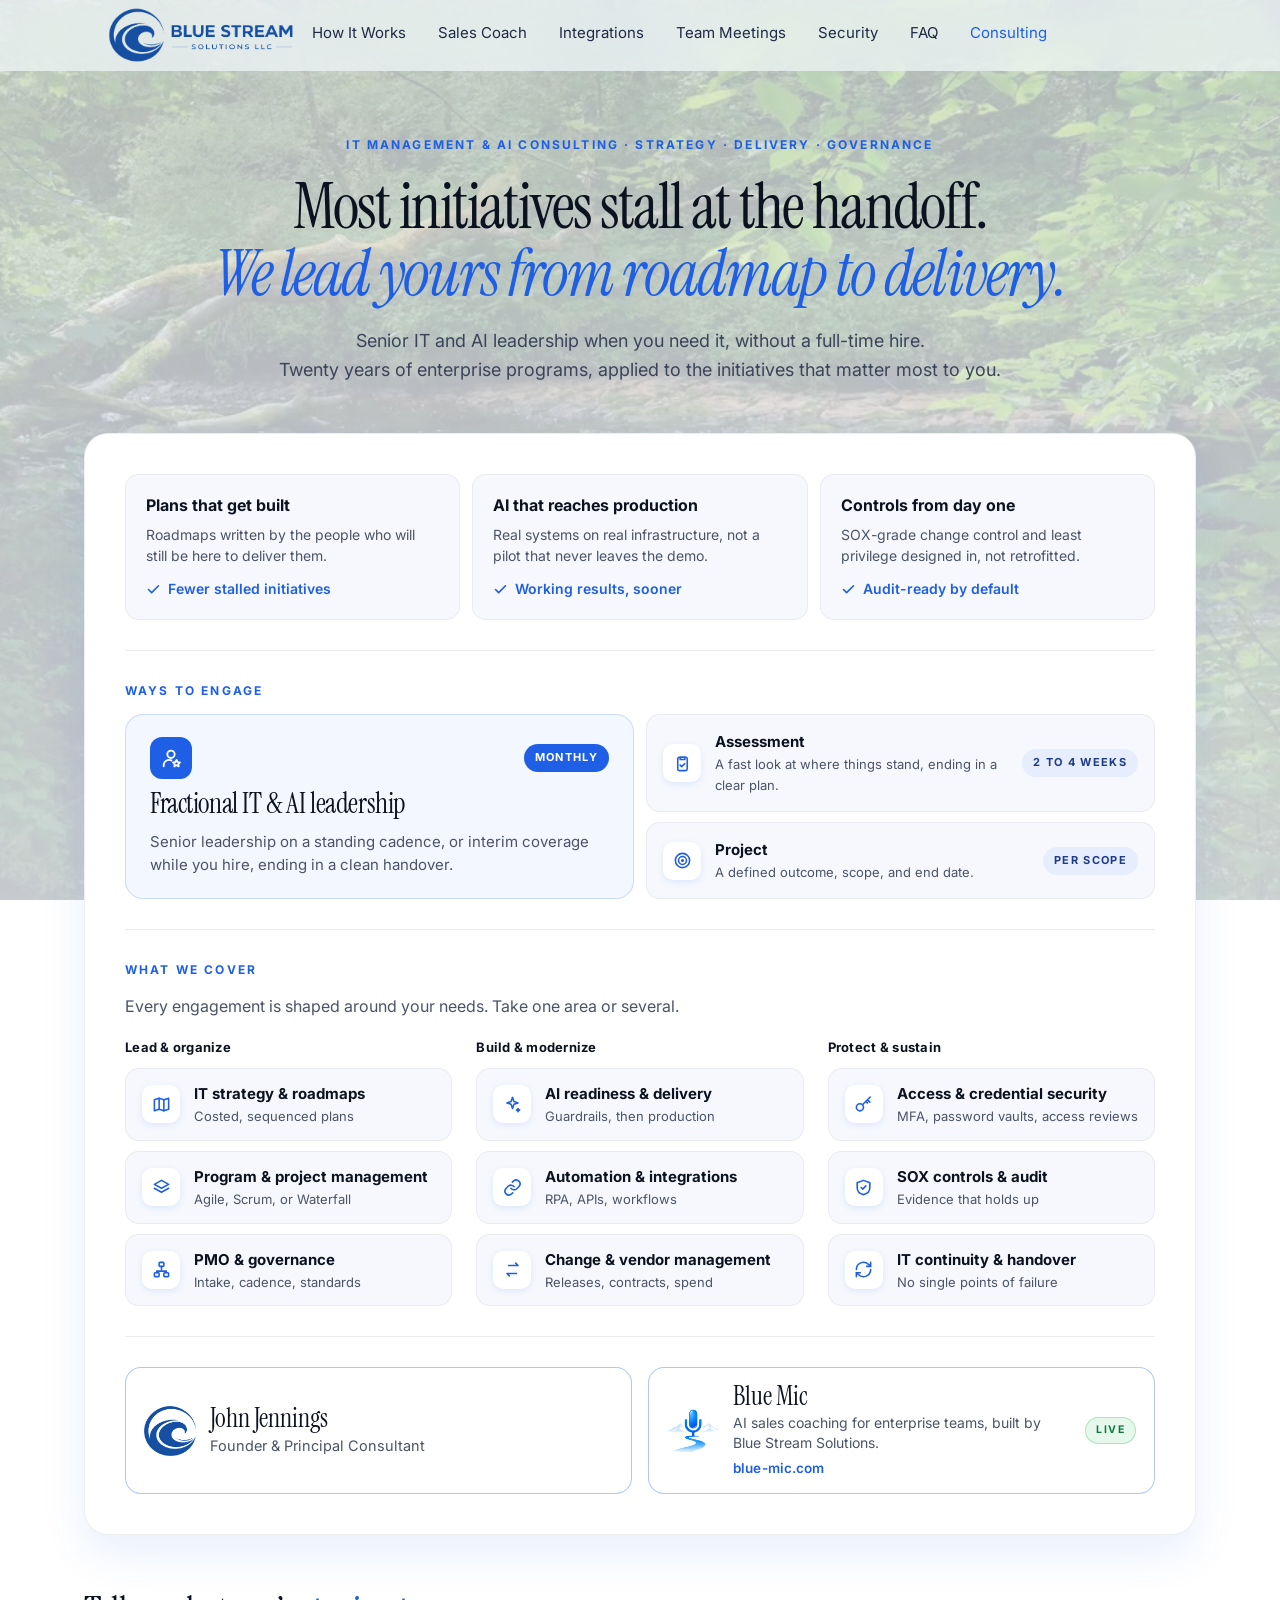
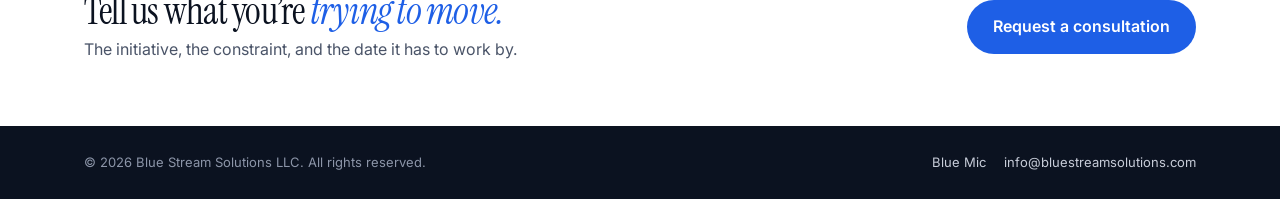
==== commit 12e26aec: "Add files via upload" ====
--- a/consulting.html
+++ b/consulting.html
@@ -420,7 +420,7 @@
       <section class="block" aria-labelledby="h-services">
         <h2 id="h-services" class="eyebrow">What we cover</h2>
         <p class="wl">Every engagement is shaped around your needs. Take one area or several.</p>
-        <div class="v5"><div><h3 class="v5h">Lead &amp; organize</h3><div class="v5g"><div class="v5t"><span class="v5i"><svg viewBox="0 0 24 24" fill="none" stroke="currentColor" stroke-width="2" stroke-linecap="round" stroke-linejoin="round" aria-hidden="true"><path d="M9 4 3 6v14l6-2 6 2 6-2V4l-6 2-6-2z"/><path d="M9 4v14M15 6v14"/></svg></span><div><strong>IT strategy &amp; roadmaps</strong><span>Costed, sequenced plans</span></div></div><div class="v5t"><span class="v5i"><svg viewBox="0 0 24 24" fill="none" stroke="currentColor" stroke-width="2" stroke-linecap="round" stroke-linejoin="round" aria-hidden="true"><path d="m12 3 9 5-9 5-9-5 9-5z"/><path d="m3 13 9 5 9-5"/></svg></span><div><strong>Program &amp; project management</strong><span>Agile, Scrum, or Waterfall</span></div></div><div class="v5t"><span class="v5i"><svg viewBox="0 0 24 24" fill="none" stroke="currentColor" stroke-width="2" stroke-linecap="round" stroke-linejoin="round" aria-hidden="true"><rect x="9" y="3" width="6" height="5" rx="1"/><rect x="3" y="16" width="6" height="5" rx="1"/><rect x="15" y="16" width="6" height="5" rx="1"/><path d="M12 8v4M6 16v-2h12v2"/></svg></span><div><strong>PMO &amp; governance</strong><span>Intake, cadence, standards</span></div></div></div></div><div><h3 class="v5h">Build &amp; modernize</h3><div class="v5g"><div class="v5t"><span class="v5i"><svg viewBox="0 0 24 24" fill="none" stroke="currentColor" stroke-width="2" stroke-linecap="round" stroke-linejoin="round" aria-hidden="true"><path d="M12 3l1.8 5.2L19 10l-5.2 1.8L12 17l-1.8-5.2L5 10l5.2-1.8z"/><path d="M19 17l.6 1.4L21 19l-1.4.6L19 21l-.6-1.4L17 19l1.4-.6z"/></svg></span><div><strong>AI readiness &amp; delivery</strong><span>Guardrails, then production</span></div></div><div class="v5t"><span class="v5i"><svg viewBox="0 0 24 24" fill="none" stroke="currentColor" stroke-width="2" stroke-linecap="round" stroke-linejoin="round" aria-hidden="true"><path d="M10 13a5 5 0 0 0 7.5.5l3-3a5 5 0 0 0-7-7l-1.7 1.7"/><path d="M14 11a5 5 0 0 0-7.5-.5l-3 3a5 5 0 0 0 7 7l1.7-1.7"/></svg></span><div><strong>Automation &amp; integrations</strong><span>RPA, APIs, workflows</span></div></div><div class="v5t"><span class="v5i"><svg viewBox="0 0 24 24" fill="none" stroke="currentColor" stroke-width="2" stroke-linecap="round" stroke-linejoin="round" aria-hidden="true"><path d="M7 7h12l-3-3M17 17H5l3 3"/></svg></span><div><strong>Change &amp; vendor management</strong><span>Releases, contracts, spend</span></div></div></div></div><div><h3 class="v5h">Protect &amp; sustain</h3><div class="v5g"><div class="v5t"><span class="v5i"><svg viewBox="0 0 24 24" fill="none" stroke="currentColor" stroke-width="2" stroke-linecap="round" stroke-linejoin="round" aria-hidden="true"><circle cx="7.5" cy="15.5" r="4.5"/><path d="m10.7 12.3 9.8-9.8M17 6l3 3M15 8l2 2"/></svg></span><div><strong>Access &amp; credential security</strong><span>MFA, vaults, least privilege</span></div></div><div class="v5t"><span class="v5i"><svg viewBox="0 0 24 24" fill="none" stroke="currentColor" stroke-width="2" stroke-linecap="round" stroke-linejoin="round" aria-hidden="true"><path d="M12 3l8 3v6c0 5-3.5 8-8 9-4.5-1-8-4-8-9V6z"/><path d="m9 12 2 2 4-4"/></svg></span><div><strong>SOX controls &amp; audit</strong><span>Evidence that holds up</span></div></div><div class="v5t"><span class="v5i"><svg viewBox="0 0 24 24" fill="none" stroke="currentColor" stroke-width="2" stroke-linecap="round" stroke-linejoin="round" aria-hidden="true"><path d="M21 12a9 9 0 0 1-15.4 6.4L3 16"/><path d="M3 21v-5h5"/><path d="M3 12a9 9 0 0 1 15.4-6.4L21 8"/><path d="M21 3v5h-5"/></svg></span><div><strong>IT continuity &amp; handover</strong><span>No single points of failure</span></div></div></div></div></div>
+        <div class="v5"><div><h3 class="v5h">Lead &amp; organize</h3><div class="v5g"><div class="v5t"><span class="v5i"><svg viewBox="0 0 24 24" fill="none" stroke="currentColor" stroke-width="2" stroke-linecap="round" stroke-linejoin="round" aria-hidden="true"><path d="M9 4 3 6v14l6-2 6 2 6-2V4l-6 2-6-2z"/><path d="M9 4v14M15 6v14"/></svg></span><div><strong>IT strategy &amp; roadmaps</strong><span>Costed, sequenced plans</span></div></div><div class="v5t"><span class="v5i"><svg viewBox="0 0 24 24" fill="none" stroke="currentColor" stroke-width="2" stroke-linecap="round" stroke-linejoin="round" aria-hidden="true"><path d="m12 3 9 5-9 5-9-5 9-5z"/><path d="m3 13 9 5 9-5"/></svg></span><div><strong>Program &amp; project management</strong><span>Agile, Scrum, or Waterfall</span></div></div><div class="v5t"><span class="v5i"><svg viewBox="0 0 24 24" fill="none" stroke="currentColor" stroke-width="2" stroke-linecap="round" stroke-linejoin="round" aria-hidden="true"><rect x="9" y="3" width="6" height="5" rx="1"/><rect x="3" y="16" width="6" height="5" rx="1"/><rect x="15" y="16" width="6" height="5" rx="1"/><path d="M12 8v4M6 16v-2h12v2"/></svg></span><div><strong>PMO &amp; governance</strong><span>Intake, cadence, standards</span></div></div></div></div><div><h3 class="v5h">Build &amp; modernize</h3><div class="v5g"><div class="v5t"><span class="v5i"><svg viewBox="0 0 24 24" fill="none" stroke="currentColor" stroke-width="2" stroke-linecap="round" stroke-linejoin="round" aria-hidden="true"><path d="M12 3l1.8 5.2L19 10l-5.2 1.8L12 17l-1.8-5.2L5 10l5.2-1.8z"/><path d="M19 17l.6 1.4L21 19l-1.4.6L19 21l-.6-1.4L17 19l1.4-.6z"/></svg></span><div><strong>AI readiness &amp; delivery</strong><span>Guardrails, then production</span></div></div><div class="v5t"><span class="v5i"><svg viewBox="0 0 24 24" fill="none" stroke="currentColor" stroke-width="2" stroke-linecap="round" stroke-linejoin="round" aria-hidden="true"><path d="M10 13a5 5 0 0 0 7.5.5l3-3a5 5 0 0 0-7-7l-1.7 1.7"/><path d="M14 11a5 5 0 0 0-7.5-.5l-3 3a5 5 0 0 0 7 7l1.7-1.7"/></svg></span><div><strong>Automation &amp; integrations</strong><span>RPA, APIs, workflows</span></div></div><div class="v5t"><span class="v5i"><svg viewBox="0 0 24 24" fill="none" stroke="currentColor" stroke-width="2" stroke-linecap="round" stroke-linejoin="round" aria-hidden="true"><path d="M7 7h12l-3-3M17 17H5l3 3"/></svg></span><div><strong>Change &amp; vendor management</strong><span>Releases, contracts, spend</span></div></div></div></div><div><h3 class="v5h">Protect &amp; sustain</h3><div class="v5g"><div class="v5t"><span class="v5i"><svg viewBox="0 0 24 24" fill="none" stroke="currentColor" stroke-width="2" stroke-linecap="round" stroke-linejoin="round" aria-hidden="true"><circle cx="7.5" cy="15.5" r="4.5"/><path d="m10.7 12.3 9.8-9.8M17 6l3 3M15 8l2 2"/></svg></span><div><strong>Access &amp; credential security</strong><span>MFA, password vaults, access reviews</span></div></div><div class="v5t"><span class="v5i"><svg viewBox="0 0 24 24" fill="none" stroke="currentColor" stroke-width="2" stroke-linecap="round" stroke-linejoin="round" aria-hidden="true"><path d="M12 3l8 3v6c0 5-3.5 8-8 9-4.5-1-8-4-8-9V6z"/><path d="m9 12 2 2 4-4"/></svg></span><div><strong>SOX controls &amp; audit</strong><span>Evidence that holds up</span></div></div><div class="v5t"><span class="v5i"><svg viewBox="0 0 24 24" fill="none" stroke="currentColor" stroke-width="2" stroke-linecap="round" stroke-linejoin="round" aria-hidden="true"><path d="M21 12a9 9 0 0 1-15.4 6.4L3 16"/><path d="M3 21v-5h5"/><path d="M3 12a9 9 0 0 1 15.4-6.4L21 8"/><path d="M21 3v5h-5"/></svg></span><div><strong>IT continuity &amp; handover</strong><span>No single points of failure</span></div></div></div></div></div>
       </section>
 
       <section class="block" aria-label="Leadership">
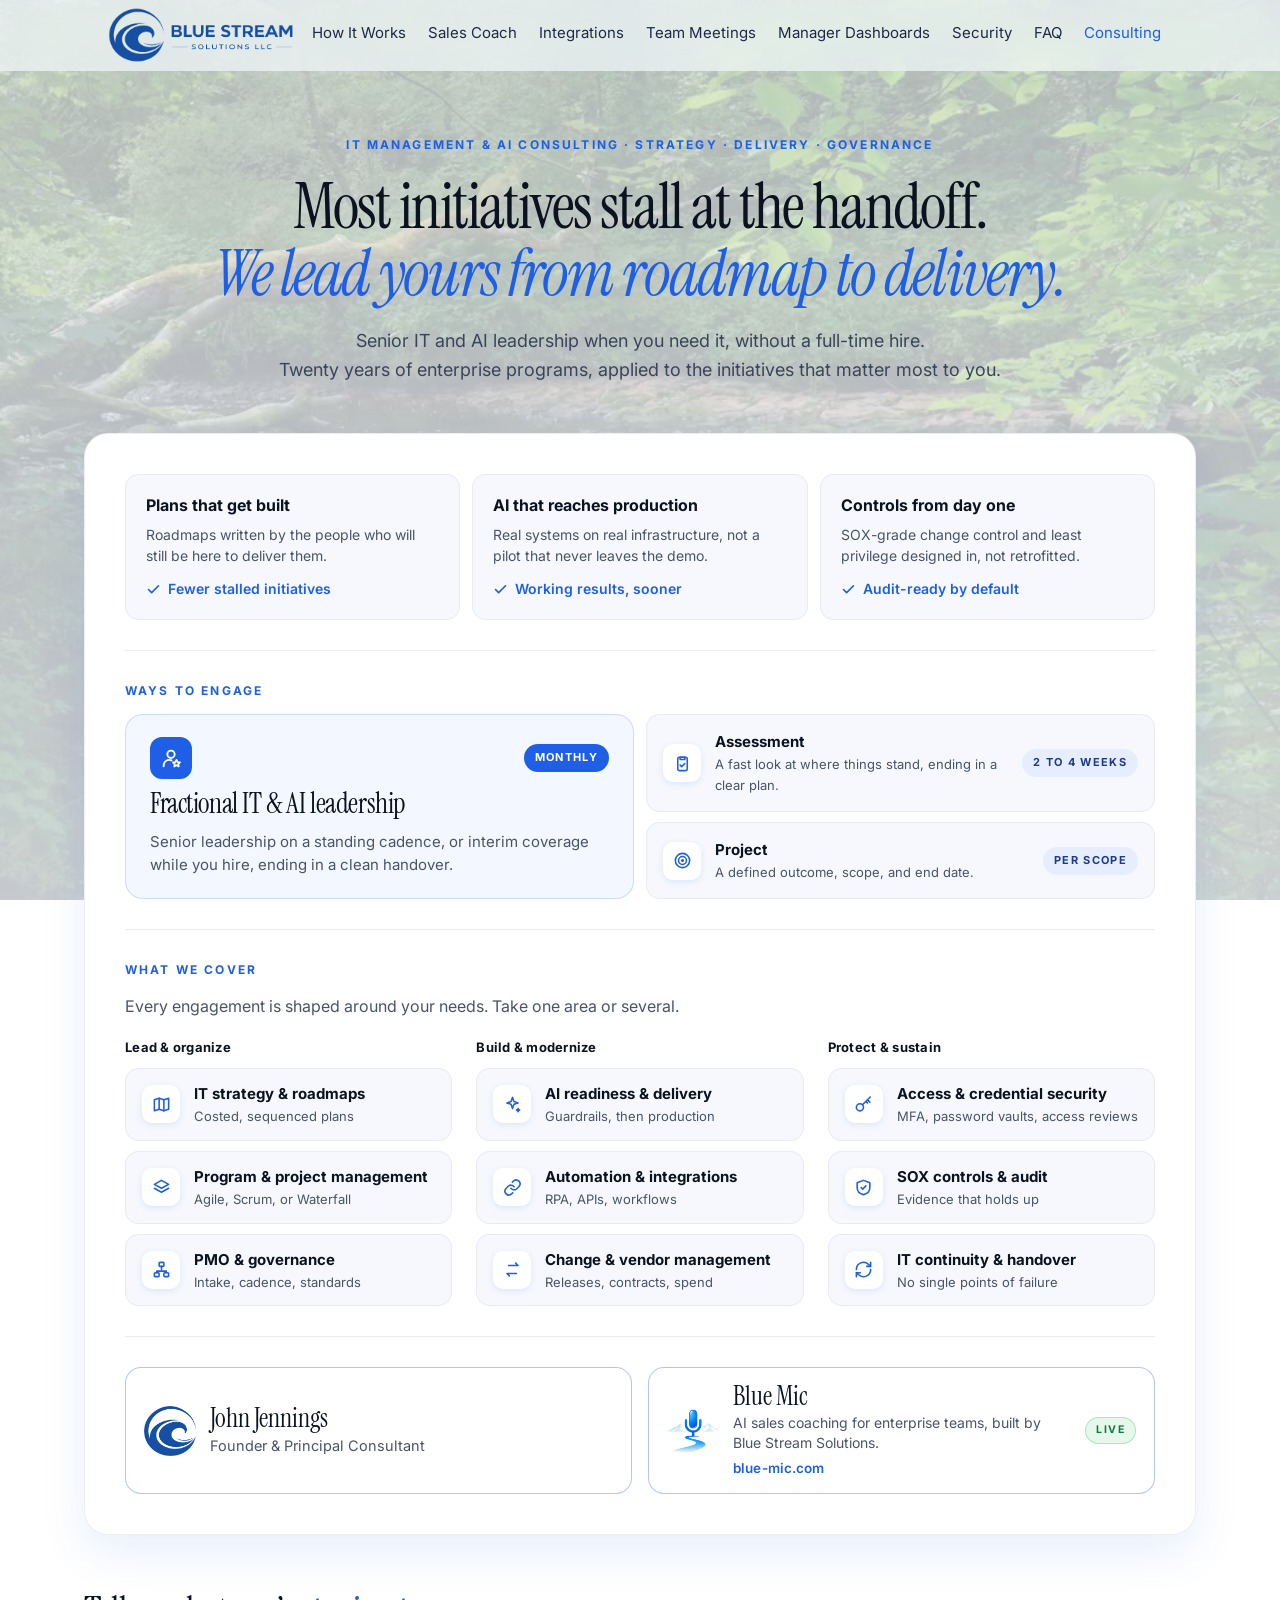
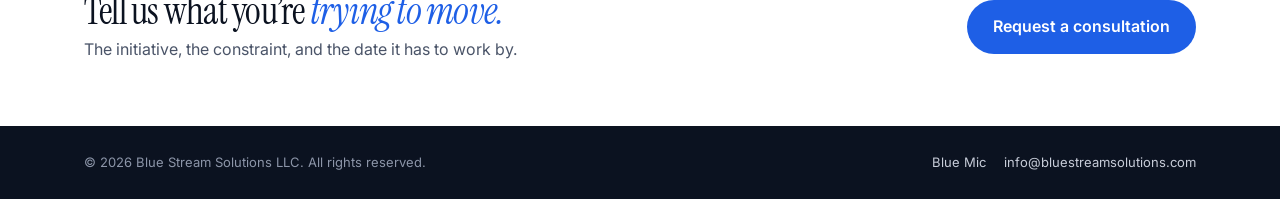
==== commit 5356acee: "Add files via upload" ====
--- a/consulting.html
+++ b/consulting.html
@@ -302,6 +302,18 @@
   .bm .bm-url { display: block; margin-top: 4px; font-size: 13.5px; font-weight: 600; color: var(--blue); letter-spacing: 0.01em; }
   .bm .bm-url { text-decoration: none; } .bm .bm-url:hover { text-decoration: underline; }
   .bm .bm-home { color: inherit; text-decoration: none; } .bm .bm-home:hover { color: var(--blue); }
+</style>
+<!-- nav-fit -->
+<style>
+  /* Menu fit: links stay on one line, logo left, links centered in the remaining space; the menu button takes over below 1100px */
+  .nav-links a { white-space: nowrap; }
+  .nav-row { grid-template-columns: auto 1fr auto; }
+  .nav-links { gap: 22px; }
+  @media (max-width: 1100px) {
+    .nav-row { display: flex; justify-content: space-between; align-items: center; gap: 0; }
+    .nav-links { display: none; }
+    .nav-burger { display: flex; }
+  }
 </style>
 </head>
 <body>
@@ -358,6 +370,7 @@
       <a href="index.html#coach">Sales Coach</a>
       <a href="index.html#integrations">Integrations</a>
       <a href="index.html#team-meetings">Team Meetings</a>
+      <a href="index.html#managers">Manager Dashboards</a>
       <a href="index.html#security">Security</a>
       <a href="index.html#faq">FAQ</a>
       <a href="consulting.html" aria-current="page">Consulting</a>
@@ -376,6 +389,7 @@
     <a href="index.html#coach">Sales Coach</a>
     <a href="index.html#integrations">Integrations</a>
     <a href="index.html#team-meetings">Team Meetings</a>
+    <a href="index.html#managers">Manager Dashboards</a>
     <a href="index.html#security">Security</a>
     <a href="index.html#faq">FAQ</a>
     <a href="consulting.html" aria-current="page">Consulting</a>
@@ -457,6 +471,6 @@
   </div>
 </footer>
 
-<script src="script.js"></script>
+<script src="script.js?v=9"></script>
 </body>
 </html>
